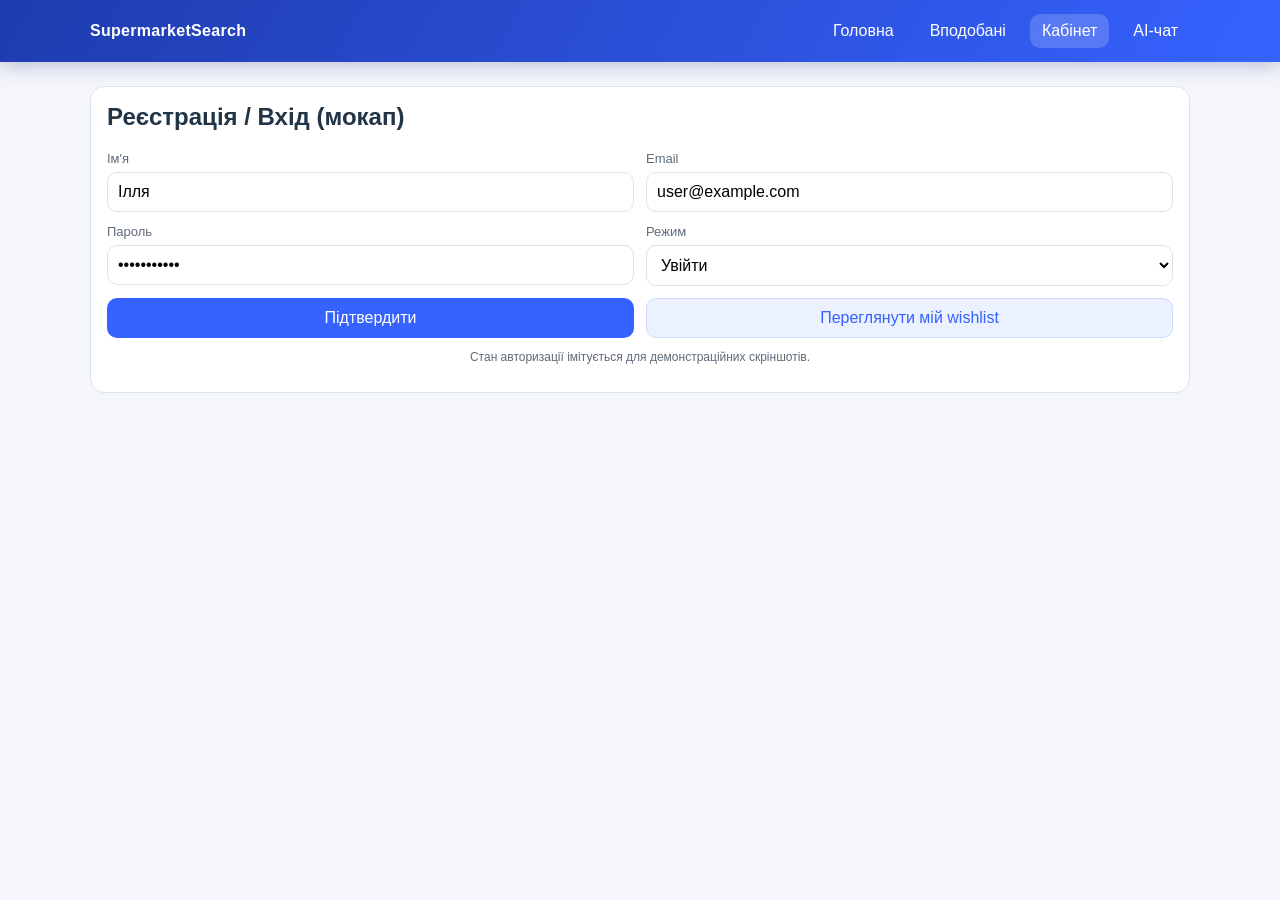
==== account.html @ 254a1382 "Create multi-page HTML/CSS supermarket app mockup with testing guide Agent-Logs-Url: https://github." ====
<!doctype html>
<html lang="uk">
<head>
  <meta charset="UTF-8" />
  <meta name="viewport" content="width=device-width, initial-scale=1.0" />
  <title>SupermarketSearch — Кабінет</title>
  <link rel="stylesheet" href="styles.css" />
</head>
<body>
  <header>
    <div class="container nav">
      <div class="brand">SupermarketSearch</div>
      <nav class="nav-links">
        <a href="index.html">Головна</a>
        <a href="favorites.html">Вподобані</a>
        <a class="active" href="account.html">Кабінет</a>
        <a href="chat.html">AI-чат</a>
      </nav>
    </div>
  </header>

  <main class="container">
    <section class="section">
      <h2>Реєстрація / Вхід (мокап)</h2>
      <div class="grid grid-2">
        <div>
          <label for="name">Ім'я</label>
          <input id="name" value="Ілля" />
        </div>
        <div>
          <label for="email">Email</label>
          <input id="email" value="user@example.com" />
        </div>
      </div>
      <div class="grid grid-2" style="margin-top:12px">
        <div>
          <label for="password">Пароль</label>
          <input id="password" type="password" value="password123" />
        </div>
        <div>
          <label for="auth">Режим</label>
          <select id="auth">
            <option>Увійти</option>
            <option>Зареєструватись</option>
          </select>
        </div>
      </div>
      <div class="grid grid-2" style="margin-top:12px">
        <button>Підтвердити</button>
        <a class="button-link secondary" href="favorites.html">Переглянути мій wishlist</a>
      </div>
      <p class="footer-note">Стан авторизації імітується для демонстраційних скріншотів.</p>
    </section>
  </main>
</body>
</html>
---- styles.css ----
:root {
  --bg: #f4f6fb;
  --card: #ffffff;
  --text: #213547;
  --muted: #5f6b7a;
  --primary: #3662ff;
  --accent: #16a34a;
  --warning: #f59e0b;
  --border: #dbe2f0;
}

* {
  box-sizing: border-box;
}

body {
  margin: 0;
  font-family: Inter, Arial, sans-serif;
  color: var(--text);
  background: var(--bg);
}

.container {
  width: min(1100px, 94%);
  margin: 0 auto;
}

header {
  background: linear-gradient(120deg, #1f3cae, #3662ff);
  color: #fff;
  padding: 14px 0;
  box-shadow: 0 4px 18px rgba(22, 40, 102, 0.25);
}

.nav {
  display: flex;
  align-items: center;
  justify-content: space-between;
  gap: 12px;
}

.brand {
  font-weight: 700;
  letter-spacing: 0.3px;
}

.nav-links {
  display: flex;
  gap: 12px;
  flex-wrap: wrap;
}

.nav-links a {
  color: #fff;
  text-decoration: none;
  padding: 8px 12px;
  border-radius: 10px;
}

.nav-links a.active,
.nav-links a:hover {
  background: rgba(255, 255, 255, 0.18);
}

main {
  padding: 24px 0 34px;
}

.controls,
.stats,
.cards,
.section {
  background: var(--card);
  border: 1px solid var(--border);
  border-radius: 14px;
  padding: 16px;
  margin-bottom: 14px;
}

.grid {
  display: grid;
  gap: 12px;
}

.grid-3 {
  grid-template-columns: repeat(3, minmax(0, 1fr));
}

.grid-2 {
  grid-template-columns: repeat(2, minmax(0, 1fr));
}

label {
  font-size: 13px;
  color: var(--muted);
  display: block;
  margin-bottom: 6px;
}

input,
select,
button,
textarea {
  width: 100%;
  font: inherit;
  border: 1px solid var(--border);
  border-radius: 10px;
  padding: 10px;
  background: #fff;
}

button {
  background: var(--primary);
  color: #fff;
  border: none;
  cursor: pointer;
}

button.secondary {
  background: #ecf1ff;
  color: var(--primary);
  border: 1px solid #cfd9ff;
}

.button-link {
  display: inline-block;
  width: 100%;
  text-align: center;
  text-decoration: none;
  padding: 10px;
  border-radius: 10px;
  font: inherit;
}

.button-link.primary {
  background: var(--primary);
  color: #fff;
}

.button-link.secondary {
  background: #ecf1ff;
  color: var(--primary);
  border: 1px solid #cfd9ff;
}

table {
  width: 100%;
  border-collapse: collapse;
  margin-top: 12px;
}

th,
td {
  text-align: left;
  padding: 10px;
  border-bottom: 1px solid var(--border);
  font-size: 14px;
}

th {
  color: var(--muted);
  font-weight: 600;
}

.badge {
  display: inline-block;
  font-size: 12px;
  padding: 4px 8px;
  border-radius: 999px;
}

.badge.good {
  background: #dcfce7;
  color: #166534;
}

.badge.warn {
  background: #fef3c7;
  color: #92400e;
}

.stat {
  background: #f8faff;
  border: 1px solid var(--border);
  border-radius: 12px;
  padding: 12px;
}

.stat h3 {
  margin: 0;
  font-size: 14px;
  color: var(--muted);
}

.stat p {
  margin: 8px 0 0;
  font-size: 23px;
  font-weight: 700;
}

.card {
  border: 1px solid var(--border);
  border-radius: 12px;
  padding: 12px;
}

.card h3,
.section h2 {
  margin-top: 0;
}

.chat {
  display: grid;
  gap: 10px;
}

.message {
  padding: 10px;
  border-radius: 10px;
}

.message.user {
  background: #e7efff;
}

.message.ai {
  background: #e8f8ef;
}

.footer-note {
  color: var(--muted);
  font-size: 12px;
  text-align: center;
}

@media (max-width: 900px) {
  .grid-3,
  .grid-2 {
    grid-template-columns: 1fr;
  }
}
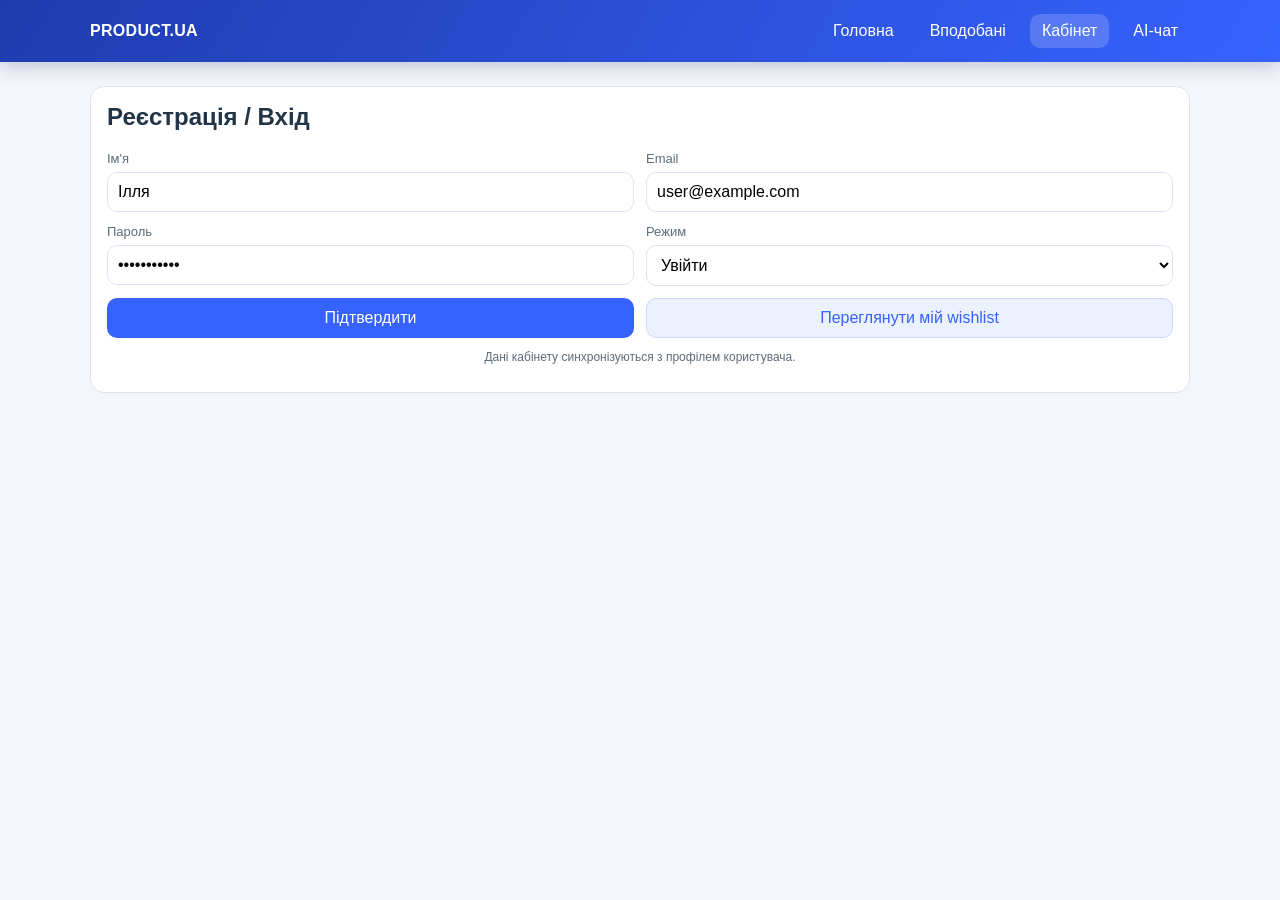
==== commit ba5eaebe: "Apply PR feedback: rebrand to PRODUCT.UA and remove mock/demo wording Agent-Logs-Url: https://github" ====
--- a/account.html
+++ b/account.html
@@ -3,13 +3,13 @@
 <head>
   <meta charset="UTF-8" />
   <meta name="viewport" content="width=device-width, initial-scale=1.0" />
-  <title>SupermarketSearch — Кабінет</title>
+  <title>PRODUCT.UA — Кабінет</title>
   <link rel="stylesheet" href="styles.css" />
 </head>
 <body>
   <header>
     <div class="container nav">
-      <div class="brand">SupermarketSearch</div>
+      <div class="brand">PRODUCT.UA</div>
       <nav class="nav-links">
         <a href="index.html">Головна</a>
         <a href="favorites.html">Вподобані</a>
@@ -21,7 +21,7 @@
 
   <main class="container">
     <section class="section">
-      <h2>Реєстрація / Вхід (мокап)</h2>
+      <h2>Реєстрація / Вхід</h2>
       <div class="grid grid-2">
         <div>
           <label for="name">Ім'я</label>
@@ -49,7 +49,7 @@
         <button>Підтвердити</button>
         <a class="button-link secondary" href="favorites.html">Переглянути мій wishlist</a>
       </div>
-      <p class="footer-note">Стан авторизації імітується для демонстраційних скріншотів.</p>
+      <p class="footer-note">Дані кабінету синхронізуються з профілем користувача.</p>
     </section>
   </main>
 </body>
